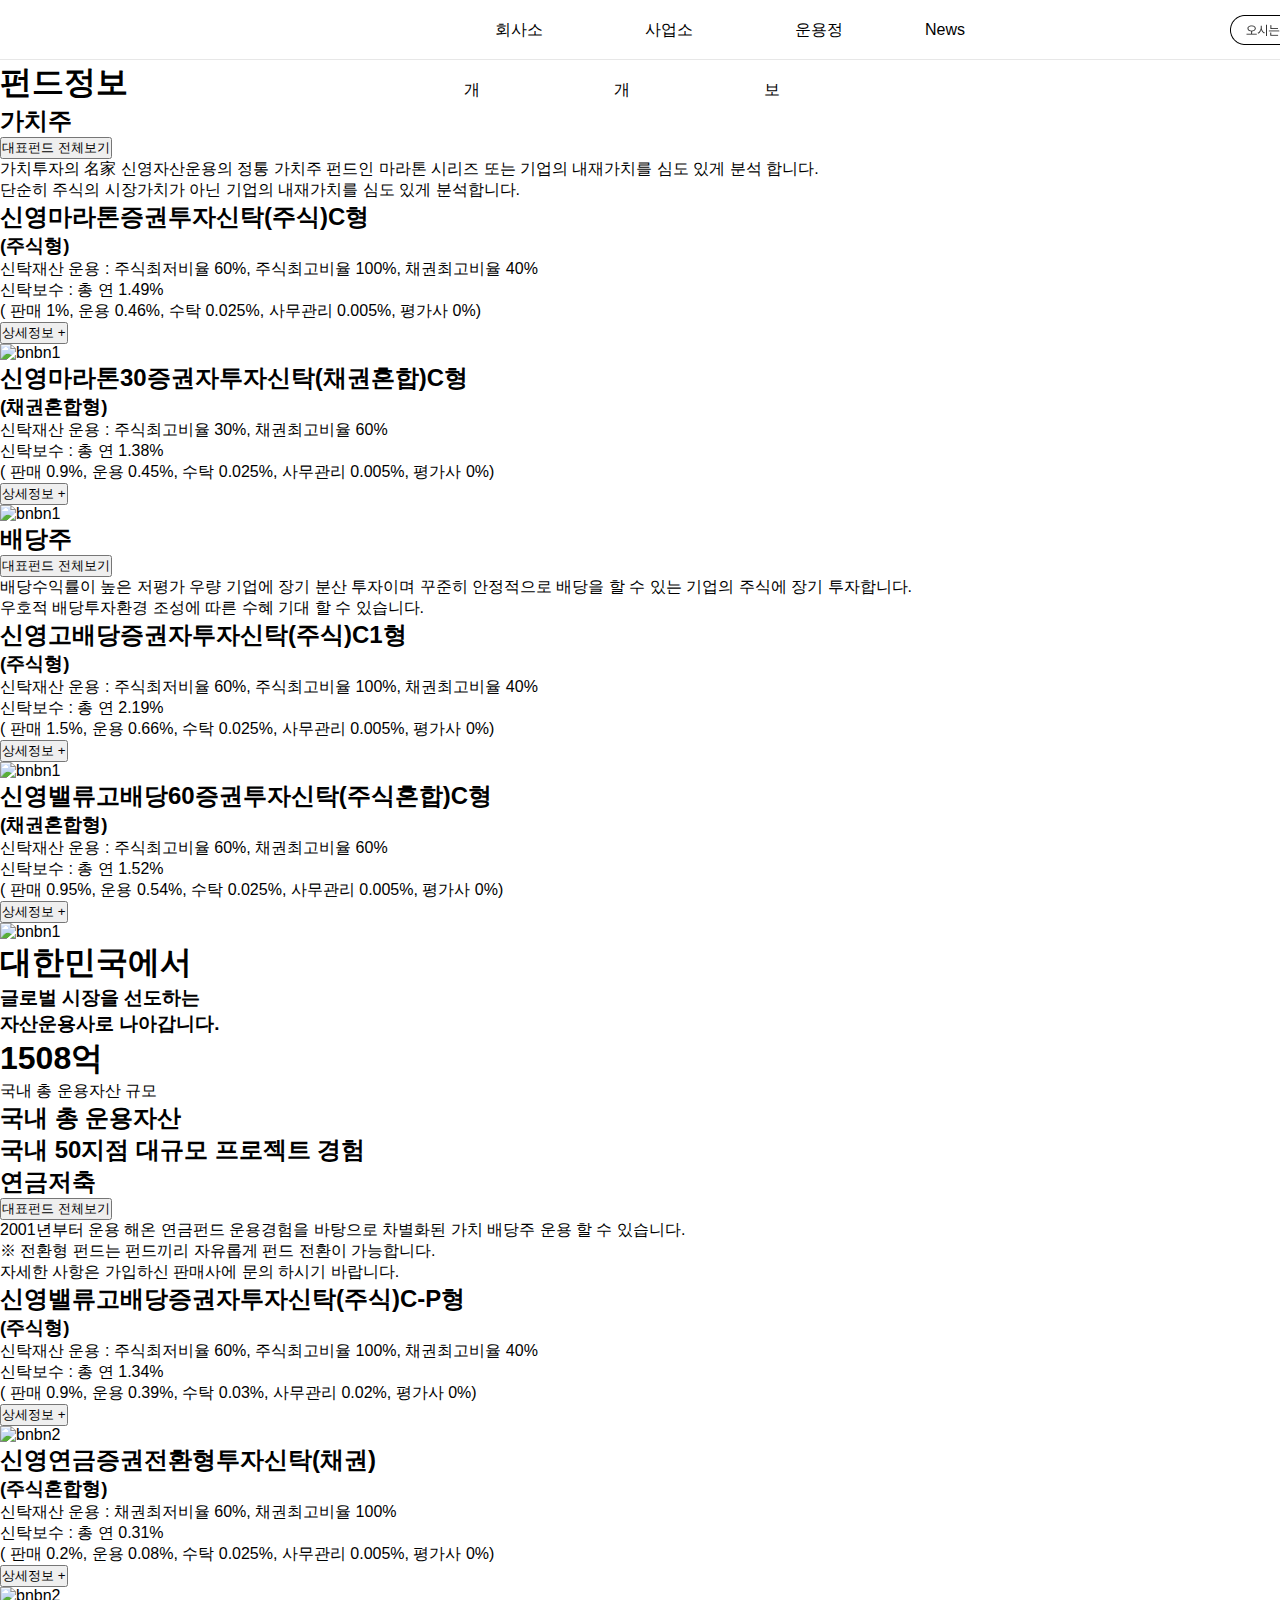
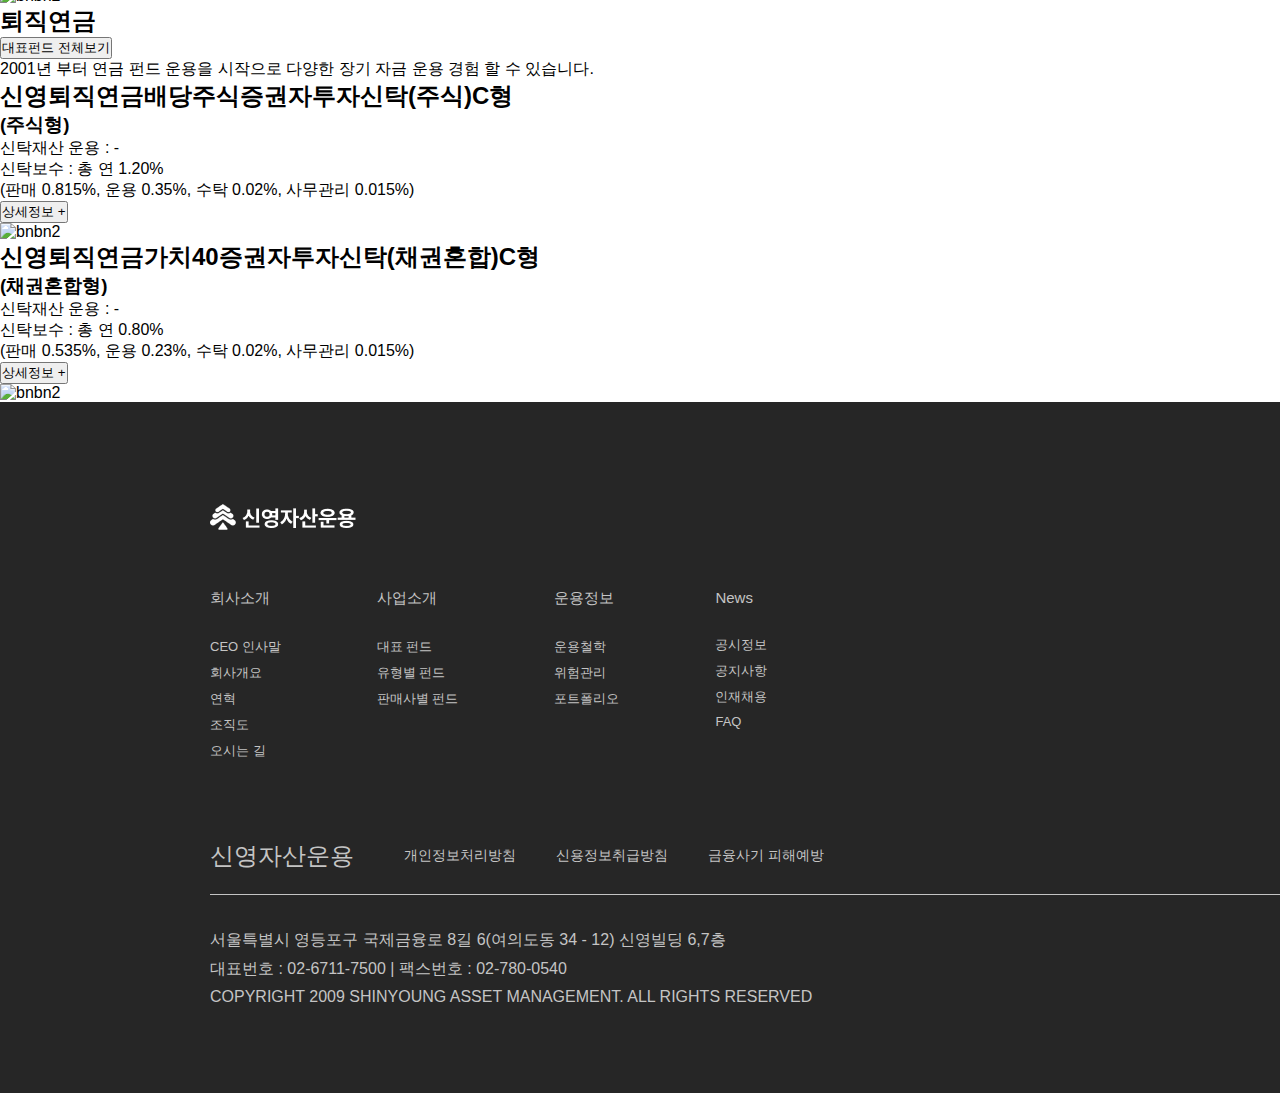
==== fund_pag.html @ ec0258ec "Add files via upload" ====
<!DOCTYPE html>
<html lang="en">

<head>
    <meta charset="UTF-8">
    <meta name="viewport" content="width=device-width, initial-scale=1.0">
    <title>Document</title>
    <script src="js/script.js" defer></script>
    <link rel="stylesheet" href="css/default.css">
    <link rel="stylesheet" href="css/fonts.css">
    <link rel="stylesheet" href="css/style.css">    
    <link rel="stylesheet" href="css/fund.css">
</head>

<body>
    <header>
        <div class="logo">
            <a href="index.html"><span class="blind">신영자산운용</span></a>
        </div>
        <nav>            
            <ul class="depth1">
                <li><a href="#">회사소개</a>
                    <div class="nav-bg"></div>
                    <ul class="depth2">
                        <li><a href="#">CEO 인사말</a></li>
                        <li><a href="#">회사개요</a></li>
                        <li><a href="#">연혁</a></li>
                        <li><a href="#">조직도</a></li>
                        <li><a href="map.html">오시는 길</a></li>
                    </ul>
                </li>
                <li><a href="#">사업소개</a>
                    <div class="nav-bg"></div>
                    <ul class="depth2">
                        <li><a href="fund_pag.html">대표 펀드</a></li>
                        <li><a href="#">유형별 펀드</a></li>
                        <li><a href="#">판매사별 펀드</a></li>
                    </ul>
                </li>
                <li><a href="#">운용정보</a>
                    <div class="nav-bg"></div>
                    <ul class="depth2">
                        <li><a href="Management_Philosophy.html">운용철학</a></li>
                        <li><a href="#">위험관리</a></li>
                        <li><a href="#">포트폴리오</a></li>
                    </ul>
                </li>
                <li><a href="#">News</a>
                    <div class="nav-bg"></div>
                    <ul class="depth2">
                        <li><a href="index.copy.html">공시정보</a></li>
                        <li><a href="index.copy-2.html">공지사항</a></li>
                        <li><a href="index.copy-3.html">인재채용</a></li>
                        <li><a href="index.copy faq.html">FAQ</a></li>
                    </ul>
                </li>
            </ul>        
        </nav>
        <div class="icon">
            <a href="map.html"><span class="blind">오시는길</span></a>
            <a href="#"><span class="blind">EN</span></a>
        </div>
    </header>
        <!-- <h1 class="header-font">asd</h1> -->
    <section>
        <div class="sub-banner">Fund Information</div>
        <div class="sub-nav">
            <div class="sub-nav-box">
                <a href="index.html">
                    <img class="home_icon" src="images/sub-nav/icon_home.png" alt="home icon">
                </a>
                <img class="next_icon" src="images/sub-nav/icon_next.png" alt="next icon">
                <a href="#">사업소개</a>
                <img class="next_icon" src="images/sub-nav/icon_next.png" alt="next icon">
                <a href="fund_pag.html">펀드정보</a>
            </div>
        </div>
    </section>
    <main id="Fund_page" class="container">
        <div class="title-name">
            <h3>Fund Information</h3>
            <h1>펀드정보</h1>
        </div>
        <div class="title-suv">
            <h2 class="title-sub">가치주</h2>
            <button class="btn"><a href="#">대표펀드 전체보기</a></button>
        </div>
        <div class="title-text">
            <p class="a">가치투자의 名家 신영자산운용의 정통 가치주 펀드인 마라톤 시리즈 또는 기업의 내재가치를 심도 있게 분석 합니다.</p>
            <p class="b">단순히 주식의 시장가치가 아닌 기업의 내재가치를 심도 있게 분석합니다.</p>
        </div>
        <div class="box1-container">
            <div class="box1">
                <h2>신영마라톤증권투자신탁(주식)C형</h2>
                <h3>(주식형)</h3>
                <p class="text-1">신탁재산 운용 : 주식최저비율 60%, 주식최고비율 100%, 채권최고비율 40%</p>
                <p class="text-2">신탁보수 : 총 연 1.49%</p>
                <p class="text-3">( 판매 1%, 운용 0.46%, 수탁 0.025%, 사무관리 0.005%, 평가사 0%)</p>
                <button class="btn-01"><a href="#">상세정보 +</a></button>
                <!-- <img src="images/main-banner/이미지.png" alt="absolute"> -->
            </div>
            <div>
                <img class="bnbn1" src="images/main-banner/이미지.png" alt="bnbn1">
            </div>
        </div>
        <!-- <div class="box1">
            <h2>신영마라톤증권투자신탁(주식)C형</h2>
            <h3>(주식형)</h3>
            <p class="text-1">신탁재산 운용 : 주식최저비율 60%, 주식최고비율 100%, 채권최고비율 40%</p>
            <p class="text-2">신탁보수 : 총 연 1.49%</p>
            <p class="text-3">( 판매 1%, 운용 0.46%, 수탁 0.025%, 사무관리 0.005%, 평가사 0%)</p>
            <button class="btn-01"><a href="#">상세정보 +</a></button>
            <img src="images/main-banner/이미지.png" alt="absolute">
        </div>
        <div>
            <img class="bnbn1" src="images/main-banner/이미지.png" alt="bnbn1">
        </div> -->
    <div class="box1-container">
        <div class="box2">
            <h2>신영마라톤30증권자투자신탁(채권혼합)C형</h2>
            <h3>(채권혼합형)</h3>
            <p class="text-1">신탁재산 운용 : 주식최고비율 30%, 채권최고비율 60%</p>
            <p class="text-2">신탁보수 : 총 연 1.38%</p>
            <p class="text-3">( 판매 0.9%, 운용 0.45%, 수탁 0.025%, 사무관리 0.005%, 평가사 0%)</p>
            <button class="btn-01"><a href="#">상세정보 +</a></button>
            <!-- <img src="images/main-banner/이미지.png" alt="absolute"> -->
        </div>
        <div>
            <img class="bnbn1" src="images/main-banner/이미지2.png" alt="bnbn1">
        </div>
    </div>

        <div id="bd" class="title-suv">
            <h2 class="title-sub">배당주</h2>
            <button class="btn"><a href="#">대표펀드 전체보기</a></button>
        </div>
        <div class="title-text">
            <p class="a">배당수익률이 높은 저평가 우량 기업에 장기 분산 투자이며 꾸준히 안정적으로 배당을 할 수 있는 기업의 주식에 장기 투자합니다.</p>
            <p class="b">우호적 배당투자환경 조성에 따른 수혜 기대 할 수 있습니다.</p>
        </div>
    <div class="box1-container">
        <div class="box1">
            <h2>신영고배당증권자투자신탁(주식)C1형</h2>
            <h3>(주식형)</h3>
            <p class="text-1">신탁재산 운용 : 주식최저비율 60%, 주식최고비율 100%, 채권최고비율 40%</p>
            <p class="text-2">신탁보수 : 총 연 2.19%</p>
            <p class="text-3">( 판매 1.5%, 운용 0.66%, 수탁 0.025%, 사무관리 0.005%, 평가사 0%)</p>
            <button class="btn-01"><a href="#">상세정보 +</a></button>
            <!-- <img src="images/main-banner/이미지.png" alt="absolute"> -->
        </div>
        <div>
            <img class="bnbn1" src="images/main-banner/이미지3.png" alt="bnbn1">
        </div>
    </div>
    <div class="box1-container">
        <div class="box2">
            <h2>신영밸류고배당60증권투자신탁(주식혼합)C형</h2>
            <h3>(채권혼합형)</h3>
            <p class="text-1">신탁재산 운용 : 주식최고비율 60%, 채권최고비율 60%</p>
            <p class="text-2">신탁보수 : 총 연 1.52%</p>
            <p class="text-3">( 판매 0.95%, 운용 0.54%, 수탁 0.025%, 사무관리 0.005%, 평가사 0%)</p>
            <button class="btn-01"><a href="#">상세정보 +</a></button>
            <!-- <img src="images/main-banner/이미지.png" alt="absolute"> -->
        </div>
        <div>
            <img class="bnbn1" src="images/main-banner/이미지4.png" alt="bnbn1">
        </div>
    </div>
    </main>
    
    <section id="Fund_subpage">
    
        <h1 class="first">대한민국에서</h1>
        <h3 class="tow">글로벌 시장을 선도하는 <br>
            자산운용사로 나아갑니다.
        </h3>
    
    <div class="qwe">
        <h1 class="asd">1508<span>억</span></h1>
        <span class="asd1">국내 총 운용자산 규모</span>
    </div>
        <h2 class="three">국내 총 운용자산<br>국내 50지점 대규모 프로젝트 경험</h2>
    </div>
    </section>

    <!-- <sub id="Fund_page" class="containersub">
        <div class="title-name">
            <h3>Fund Information</h3>
            <h1>펀드정보</h1>
        </div>
        <div class="title-suv2">
            <h2 class="title-sub">연금저축</h2>
            <button class="btn"><a href="#">대표펀드 전체보기</a></button>
        </div>
        <div class="title-text">
            <p class="a">2001년부터 운용 해온 연금펀드 운용경험을 바탕으로 차별화된 가치 배당주 운용 할 수 있습니다.</p>
            <p class="ab">※ 전환형 펀드는 펀드끼리 자유롭게 펀드 전환이 가능합니다.</p>
            <p class="c">자세한 사항은 가입하신 판매사에 문의 하시기 바랍니다.</p>
        </div>
    </sub> -->
    <section id="Fund_page" class="containersub">
        <div class="title-suv2">
            <h2 class="title-sub">연금저축</h2>
            <button class="btn"><a href="#">대표펀드 전체보기</a></button>
        </div>
        <div class="title-text">
            <p class="a">2001년부터 운용 해온 연금펀드 운용경험을 바탕으로 차별화된 가치 배당주 운용 할 수 있습니다.</p>
            <p class="ab">※ 전환형 펀드는 펀드끼리 자유롭게 펀드 전환이 가능합니다.</p>
            <p class="c">자세한 사항은 가입하신 판매사에 문의 하시기 바랍니다.</p>
        </div>
<div class="allways">
    <div class="box1-container2">
        <div class="box3">
            <h2>신영밸류고배당증권자투자신탁(주식)C-P형</h2>
            <h3>(주식형)</h3>
            <p class="text-1">신탁재산 운용 : 주식최저비율 60%, 주식최고비율 100%, 채권최고비율 40%</p>
            <p class="text-2">신탁보수 : 총 연 1.34%</p>
            <p class="text-3">( 판매 0.9%, 운용 0.39%, 수탁 0.03%, 사무관리 0.02%, 평가사 0%)</p>
            <button class="btn-02"><a href="#">상세정보 +</a></button>
        </div>
        <div>
            <img class="bnbn2" src="images/main-banner/이미지5.png" alt="bnbn2">
        </div>
    </div>
    <div class="box1-container2">
        <div class="box4"> 
            <h2>신영연금증권전환형투자신탁(채권)</h2>
            <h3>(주식혼합형)</h3>
            <p class="text-1">신탁재산 운용 : 채권최저비율 60%, 채권최고비율 100%</p>
            <p class="text-2">신탁보수 : 총 연 0.31%</p>
            <p class="text-3">( 판매 0.2%, 운용 0.08%, 수탁 0.025%, 사무관리 0.005%, 평가사 0%)</p>
            <button class="btn-02"><a href="#">상세정보 +</a></button>
        </div>
        <div>
            <img class="bnbn3" src="images/main-banner/이미지6.png" alt="bnbn2">
        </div>
    </div>
</div>
    </section>
    <section id="Fund_page" class="containersub">
        <div class="title-suv2">
            <h2 class="title-sub">퇴직연금</h2>
            <button class="btn"><a href="#">대표펀드 전체보기</a></button>
        </div>
        <div class="title-text">
            <p class="abc">2001년 부터 연금 펀드 운용을 시작으로 다양한 장기 자금 운용 경험 할 수 있습니다.</p>
            <!-- <p class="ab">※ 전환형 펀드는 펀드끼리 자유롭게 펀드 전환이 가능합니다.</p>
            <p class="c">자세한 사항은 가입하신 판매사에 문의 하시기 바랍니다.</p> -->
        </div>
<div class="allways2">
    <div class="box1-container2">
        <div class="box3">
            <h2>신영퇴직연금배당주식증권자투자신탁(주식)C형</h2>
            <h3>(주식형)</h3>
            <p class="text-1">신탁재산 운용 : -</p>
            <p class="text-2">신탁보수 : 총 연 1.20%</p>
            <p class="text-3">(판매 0.815%, 운용 0.35%, 수탁 0.02%, 사무관리 0.015%)</p>
            <button class="btn-02"><a href="#">상세정보 +</a></button>
        </div>
        <div>
            <img class="bnbn2" src="images/main-banner/이미지7.png" alt="bnbn2">
        </div>
    </div>
    <div class="box1-container2">
        <div class="box4">
            <h2>신영퇴직연금가치40증권자투자신탁(채권혼합)C형</h2>
            <h3>(채권혼합형)</h3>
            <p class="text-1">신탁재산 운용 : -</p>
            <p class="text-2">신탁보수 : 총 연 0.80%</p>
            <p class="text-3">(판매 0.535%, 운용 0.23%, 수탁 0.02%, 사무관리 0.015%)</p>
            <button class="btn-02"><a href="#">상세정보 +</a></button>
        </div>
        <div>
            <img class="bnbn3" src="images/main-banner/이미지8.png" alt="bnbn2">
        </div>
    </div>
</div>
    </section>


    <footer>
        <h1><img src="images/header/logo2.png" alt="신영자산운용"></h1>
        <ul class="depth1">
            <li><a href="#">회사소개</a>
                <ul class="depth2">
                    <li><a href="#">CEO 인사말</a></li>
                    <li><a href="#">회사개요</a></li>
                    <li><a href="#">연혁</a></li>
                    <li><a href="#">조직도</a></li>
                    <li><a href="map.html">오시는 길</a></li>
                </ul>
            </li>
            <li><a href="#">사업소개</a>
                <ul class="depth2">
                    <li><a href="fund_pag.html">대표 펀드</a></li>
                    <li><a href="#">유형별 펀드</a></li>
                    <li><a href="#">판매사별 펀드</a></li>
                </ul>
            </li>
            <li><a href="#">운용정보</a>
                <ul class="depth2">
                    <li><a href="Management_Philosophy.html">운용철학</a></li>
                    <li><a href="#">위험관리</a></li>
                    <li><a href="#">포트폴리오</a></li>
                </ul>
            </li>
            <li><a href="#">News</a>
                <ul class="depth2">
                    <li><a href="index.copy.html">공시정보</a></li>
                    <li><a href="index.copy-2.html">공지사항</a></li>
                    <li><a href="index.copy-3.html">인재채용</a></li>
                    <li><a href="index.copy faq.html">FAQ</a></li>
                </ul>
            </li>
        </ul>
        <div class="clause">
            <div>
                <a href="index.html">신영자산운용</a>
                <p>개인정보처리방침</p>
                <p>신용정보취급방침</p>
                <p>금융사기 피해예방</p>
            </div>
            <div class="language">
                <p>Language</p>
                <img src="images/header/한국어.png" alt="Language">
            </div>
        </div>
        <div class="address">
            <p>서울특별시 영등포구 국제금융로 8길 6(여의도동 34 - 12) 신영빌딩 6,7층</p>
            <p>대표번호 : 02-6711-7500 | 팩스번호 : 02-780-0540</p>
            <p>COPYRIGHT 2009 SHINYOUNG ASSET MANAGEMENT. ALL RIGHTS RESERVED</p>
        </div>
    </footer> 
</body>
 
</html>
---- css/default.css ----
* {
    margin: 0;
    padding: 0;
    box-sizing: border-box;
    text-decoration: none;
    list-style: none;
}
body {
    font-family: "pretendard", 'Noto Sans KR', sans-serif;
    color: black;
}

a {
    color: inherit;
}
.blind {
    display: none;
}
---- css/fonts.css ----
@font-face {
    font-family: "pretendard";
    src: url(../fonts/Pretendard-Regular.woff) format(truetyoe);
}
@font-face {
    font-family: "pretendard-Medium";
    src: url(../fonts/Pretendard-Medium.woff) format(truetyoe);
}
@font-face {
    font-family: "pretendard-SemiBold";
    src: url(../fonts/Pretendard-SemiBold.woff) format(truetyoe);
}
@font-face {
    font-family: "pretendard-Bold";
    src: url(../fonts/Pretendard-Bold.woff) format(truetyoe);
}
---- css/style.css ----
header {
    width: 100%;
    height: 60px;
    color: white;
    background-color: rgba(0, 0, 0, 0.2);
    display: flex;
    justify-content: space-between;
    align-items: center;
    padding: 0 210px;
    position: absolute;
}

header:hover {
    background-color: white;
    border-bottom: 1px solid #e7e7e7;
}

header:hover a {
    color: #000
}

header:hover .logo h1 {
    background-image: url(../images/header/logo.png);
}

header a {
    color: white;
}

header nav {
    display: flex;
    justify-content: space-between;
    margin: 0 210px;
    line-height: 60px;
}

header .logo h1 {
    background-image: url(../images/header/logo2.png);
    background-repeat: no-repeat;
    background-position: center;
    width: 154px;
    height: 32px;
}

header nav .logo img {
    vertical-align: -10px;
}

header nav .depth1 {
    display: flex;
    height: 60px;
}

header nav .depth1 li {
    width: 150px;
    text-align: center;
}

header nav .depth1 li a {
    padding: 20.5px 47px;
}

header nav .depth1>li:hover {
    border-bottom: 2px solid #0AB481;
}

header nav .depth1 li .depth2 {
    position: absolute;
    top: 60px;
    z-index: 10;
    display: none;
}

header nav .depth1>li.show .depth2 {
    display: block;
}

/* header nav .depth1>li:hover~li .depth2 {
    display: block;
} */
header nav .depth1>li:hover .nav-bg {
    display: block;
}

header nav .depth1 li .depth2 {
    height: 180px;
    background-color: white;
}

header nav .depth1 li .depth2 li {
    line-height: 2em;
}

header nav .depth1 li .depth2 li a:hover {
    color: #0AB481;
}

header nav .depth1 li .depth2 li a {
    text-align: center;
    padding: 8px 31.5px;
    color: #000;
}

header nav .depth1 li .depth2 li:first-child {
    padding-top: 15px;
}

header nav .nav-bg {
    width: 100vw;
    height: 200px;
    background-color: white;
    position: absolute;
    top: 60px;
    left: 0;
    display: none;
}

header .icon {
    display: flex;
    align-items: center;
    gap: 15px;
}

header .icon a:nth-child(1) {
    background-image: url(../images/header/오시는길2.png);
    background-repeat: no-repeat;
    background-position: center;
    width: 86px;
    height: 30px;
}

header:hover .icon a:nth-child(1) {
    background-image: url(../images/header/오시는길.png);
    background-repeat: no-repeat;
    background-position: center;
    width: 86px;
    height: 30px;
}

header .icon a:nth-child(2) {
    background-image: url(../images/header/EN2.png);
    background-repeat: no-repeat;
    background-position: center;
    width: 43px;
    height: 16px;
}

header:hover .icon a:nth-child(2) {
    background-image: url(../images/header/EN.png);
    background-repeat: no-repeat;
    background-position: center;
    width: 43px;
    height: 16px;
}

footer {
    width: 100vw;
    height: 691px;
    background-color: #262626;
    padding: 100px 210px 125px;
    color: #C4C4C4;
}

footer a {
    color: #C4C4C4;
}

footer .depth1 {
    font-size: 15px;
    padding-top: 50px;
    display: flex;
}

footer .depth1 .depth2 {
    font-size: 13px;
    padding-top: 30px;
    padding-right: 96px;
}

footer .depth1 .depth2 li {
    padding-bottom: 8px;
}

footer p {
    color: #C4C4C4;
}

footer .clause {
    margin-top: 50px;
    display: flex;
    justify-content: space-between;
    width: 1500px;
    height: 77px;
    margin-bottom: 24px;
    border-bottom: 1px solid #C4C4C4;
}

footer .clause div {
    display: flex;
    align-items: center;
}

footer .clause a {
    padding-right: 50px;
    font-size: 24px;
}

footer .clause div>p {
    padding-right: 40px;
    font-size: 14px;
}

footer .clause .language>p {
    padding-right: 22px;
}

footer .address p:first-child {
    margin-top: 35px;
}

footer .address p {
    padding-bottom: 8px;
}
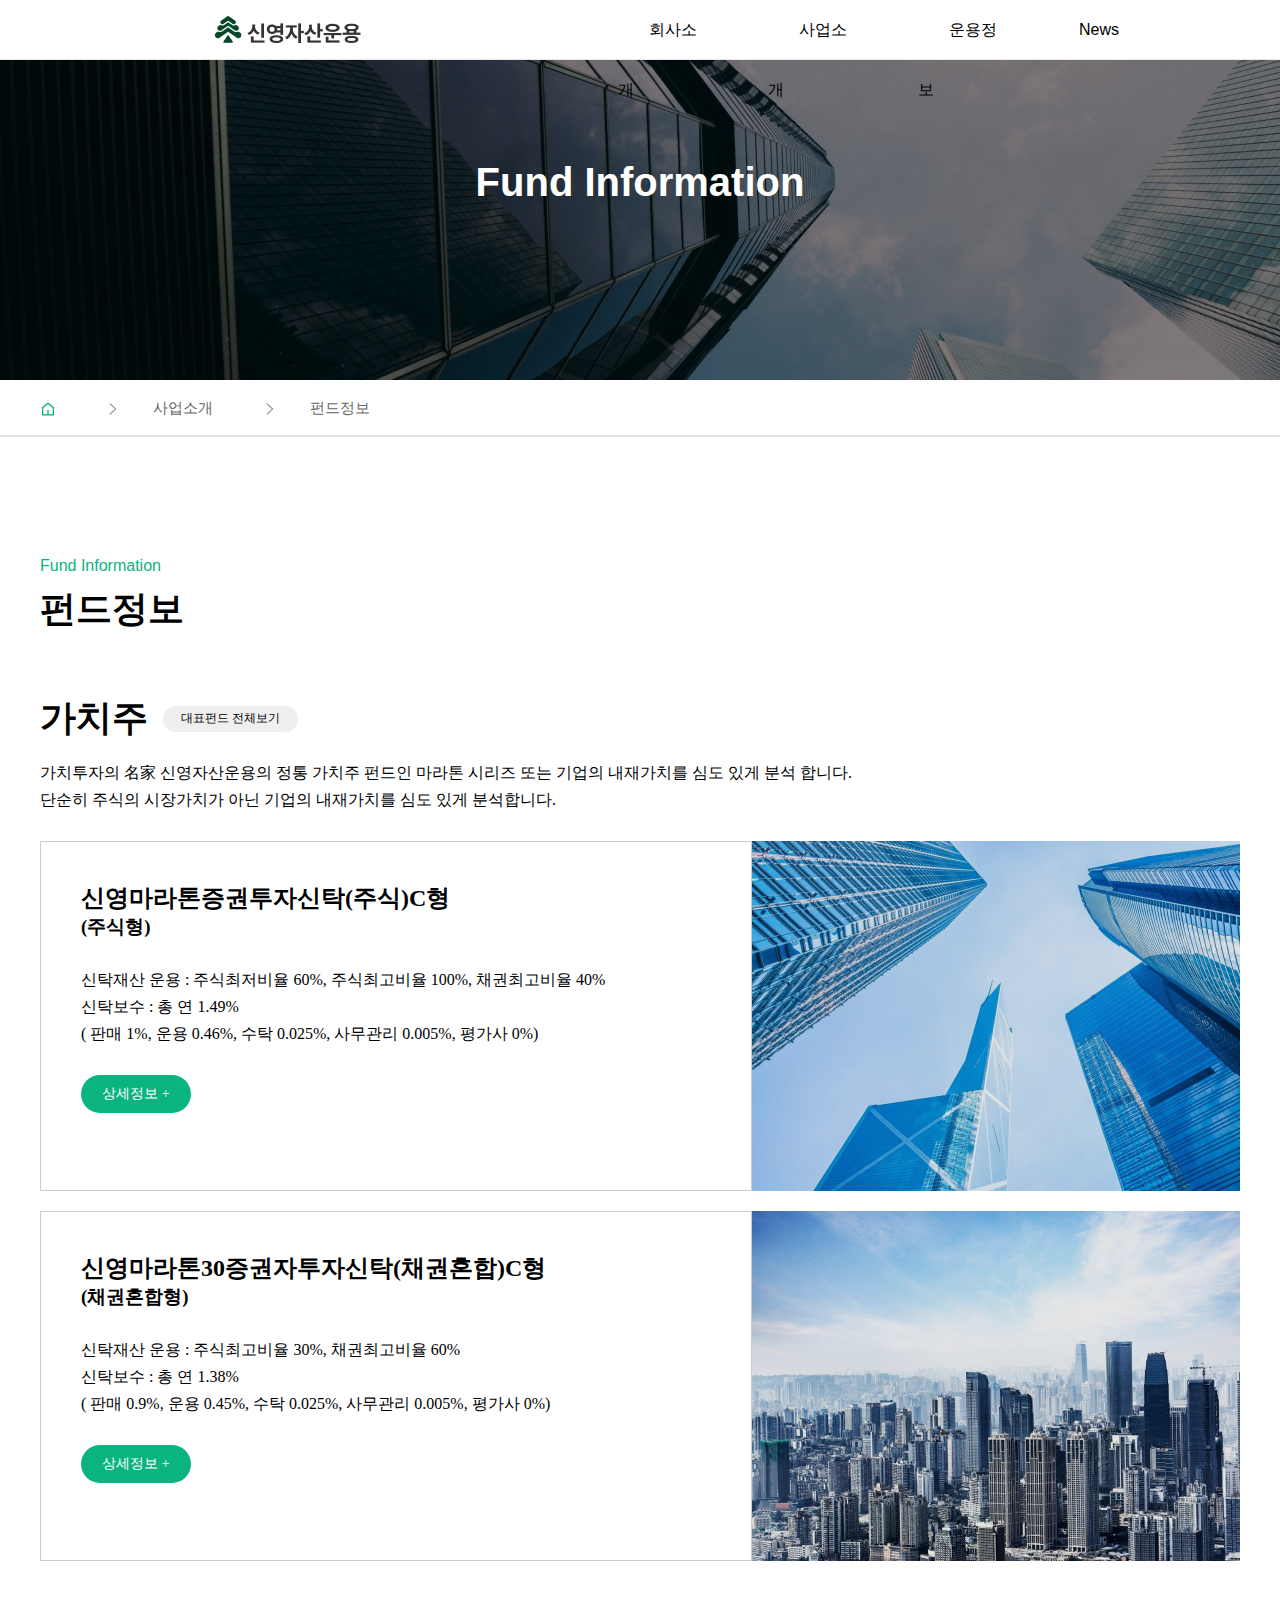
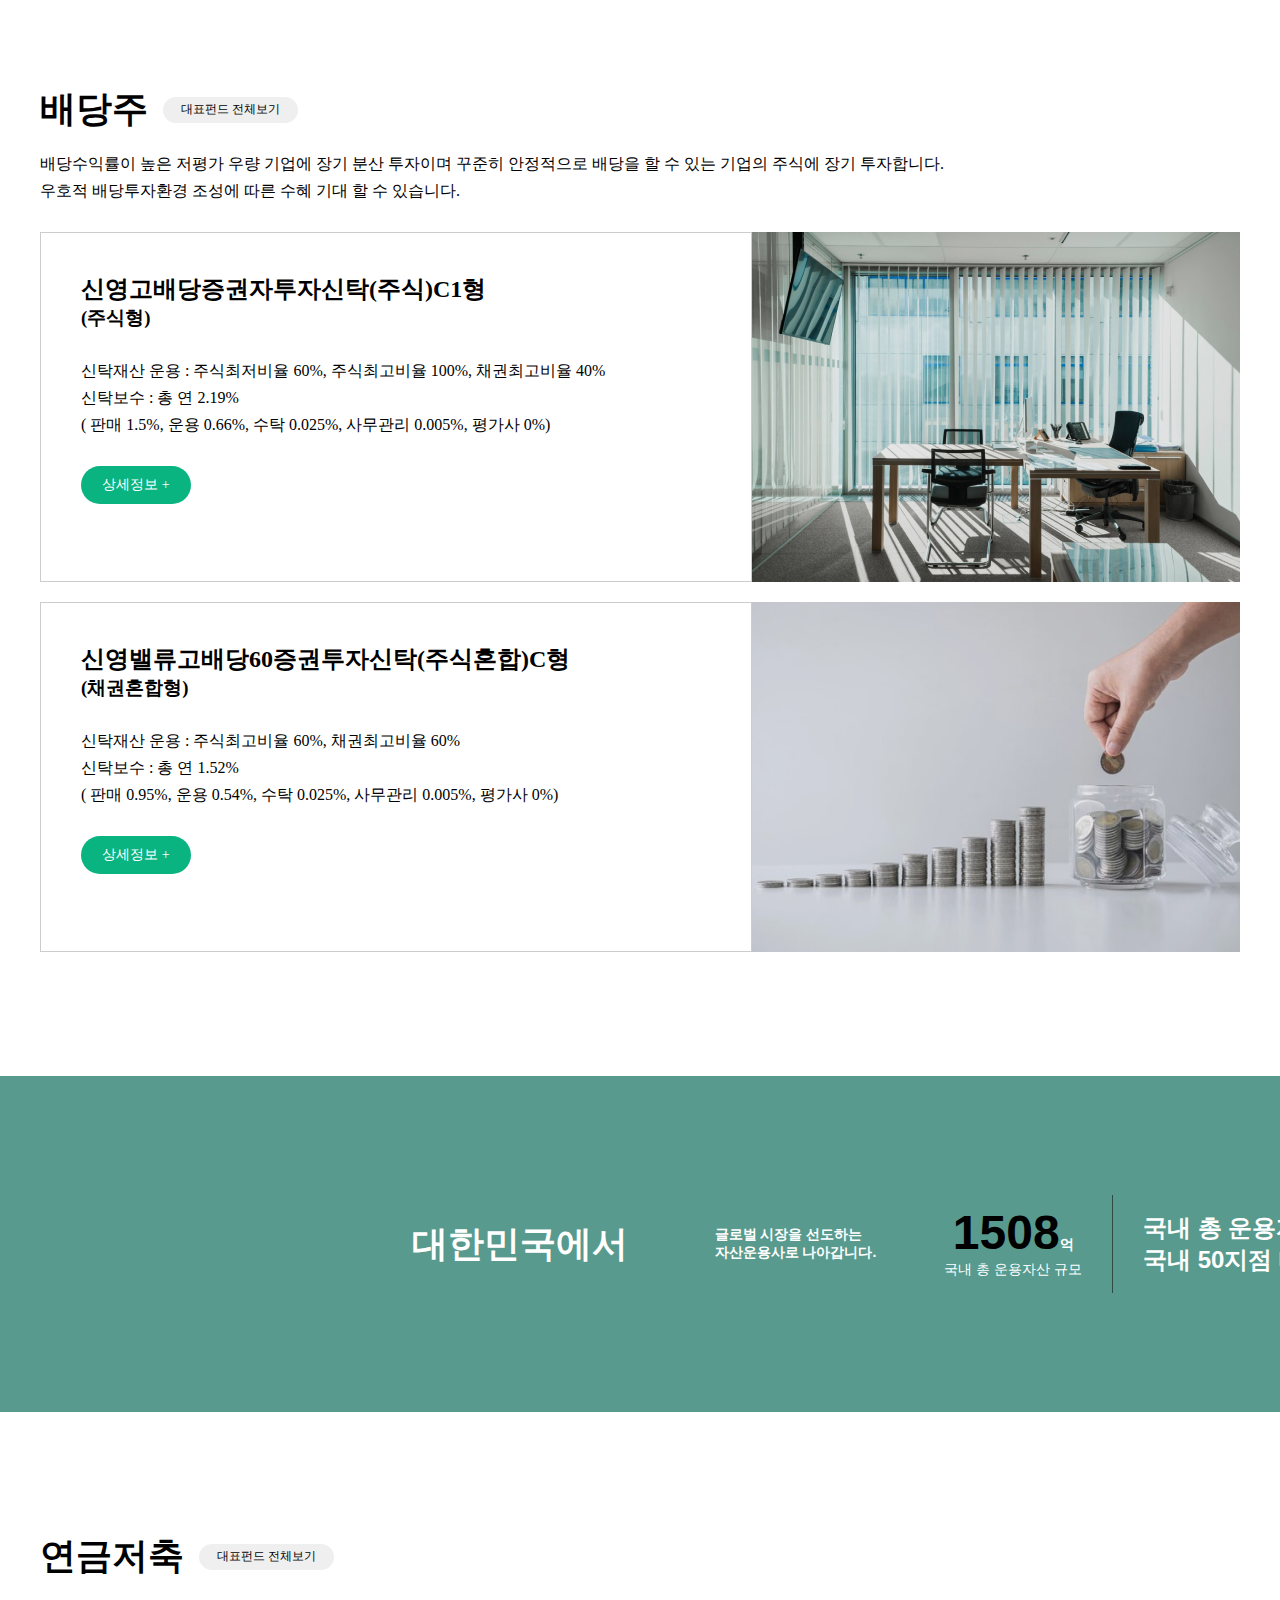
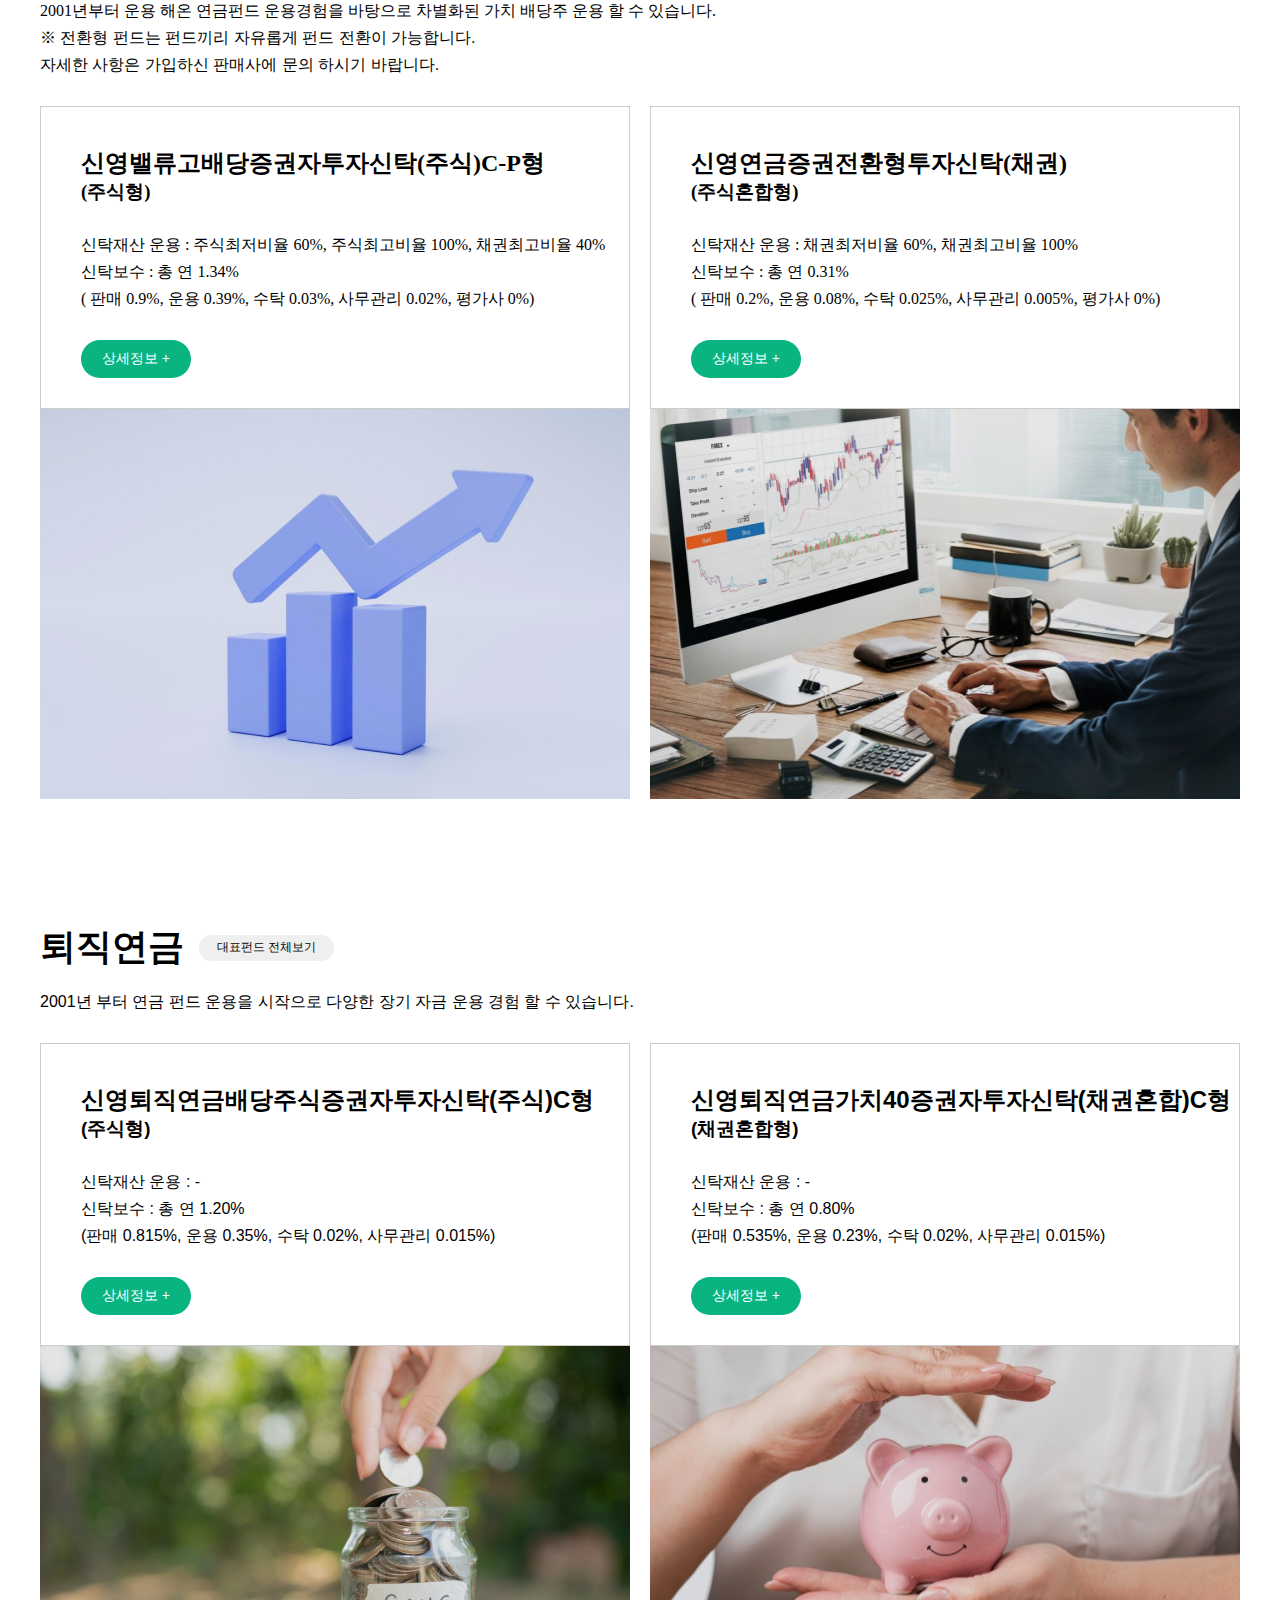
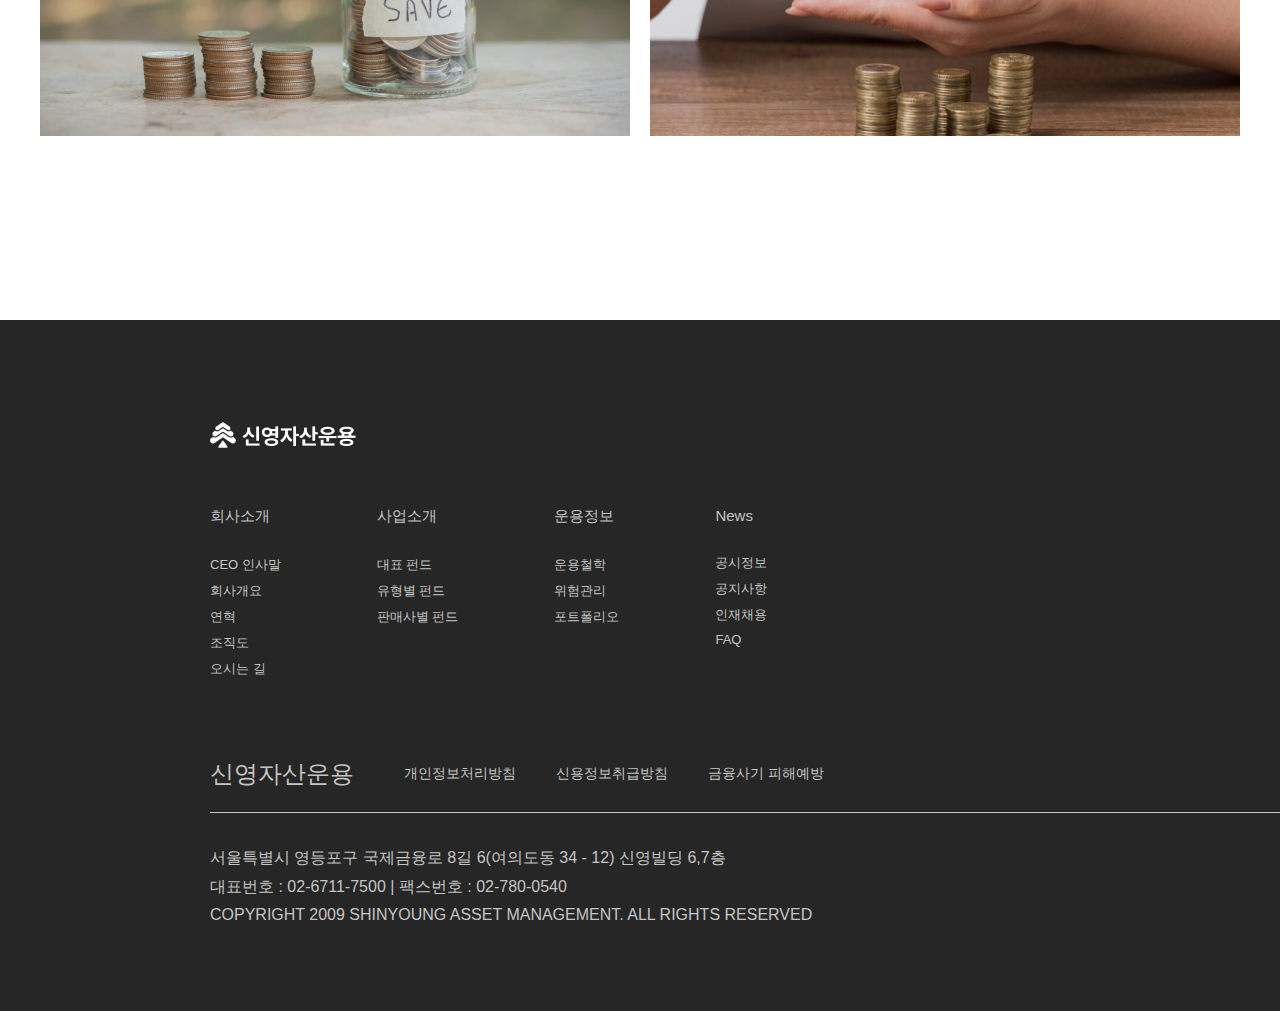
==== commit 799f78c6: "Add files via upload" ====
--- a/fund_pag.html
+++ b/fund_pag.html
@@ -58,7 +58,10 @@
         </nav>
         <div class="icon">
             <a href="map.html"><span class="blind">오시는길</span></a>
-            <a href="#"><span class="blind">EN</span></a>
+            <select name="" id="rmsduddlgud1">
+                <option value="1">EN</option>
+                <option value="2">한국어</option>
+            </select>
         </div>
     </header>
         <!-- <h1 class="header-font">asd</h1> -->
@@ -322,7 +325,10 @@
             </div>
             <div class="language">
                 <p>Language</p>
-                <img src="images/header/한국어.png" alt="Language">
+                <select name="" id="rmsduddlgud2">
+                    <option value="1">한국어</option>
+                    <option value="2">EN</option>
+                </select>
             </div>
         </div>
         <div class="address">
--- a/css/style.css
+++ b/css/style.css
@@ -8,6 +8,7 @@
     align-items: center;
     padding: 0 210px;
     position: absolute;
+    z-index: 50;
 }
 
 header:hover {
@@ -19,7 +20,8 @@
     color: #000
 }
 
-header:hover .logo h1 {
+header:hover .logo a {
+    display: block;
     background-image: url(../images/header/logo.png);
 }
 
@@ -34,7 +36,8 @@
     line-height: 60px;
 }
 
-header .logo h1 {
+header .logo a {
+    display: block;
     background-image: url(../images/header/logo2.png);
     background-repeat: no-repeat;
     background-position: center;
@@ -118,15 +121,19 @@
 header .icon {
     display: flex;
     align-items: center;
-    gap: 15px;
-}
+    /* gap: 10px; */
+}
+
+
 
 header .icon a:nth-child(1) {
     background-image: url(../images/header/오시는길2.png);
     background-repeat: no-repeat;
     background-position: center;
+    margin-right: 15px;
     width: 86px;
     height: 30px;
+
 }
 
 header:hover .icon a:nth-child(1) {
@@ -144,6 +151,43 @@
     width: 43px;
     height: 16px;
 }
+/* 재관 */
+#rmsduddlgud1 {
+    -moz-appearance: none;
+    -webkit-appearance: none;
+    appearance: none;
+
+    font-family: "Noto Sansf KR", sans-serif;
+    font-size: 14px;
+    font-weight: 400;
+    /* line-height: 20px; */
+
+    color: #fff;
+    /* background-color: #fff; */
+
+    background-color: transparent;
+    border: none;
+    /* text-align: center; */
+    margin-bottom: 5px;
+    /* vertical-align: top; */
+    cursor: pointer;
+}
+
+header:hover .icon #rmsduddlgud1 {
+    color: #000;
+}
+
+
+
+
+select:focus {
+    /* border-color: #aaa; */
+    /* box-shadow: 0 0 1px 3px rgba(59, 153, 252, .7); */
+    box-shadow: 0 0 0 3px -moz-mac-focusring;
+    color: #0AB481;
+    outline: none;
+  }
+/* 11111111111111111111 */
 
 header:hover .icon a:nth-child(2) {
     background-image: url(../images/header/EN.png);
@@ -152,6 +196,12 @@
     width: 43px;
     height: 16px;
 }
+
+.tndussnsk {
+    width: 10px;
+    margin-right: 50px;
+}
+
 
 footer {
     width: 100vw;
@@ -213,6 +263,32 @@
 footer .clause .language>p {
     padding-right: 22px;
 }
+/* 푸터 재관 */
+#rmsduddlgud2 {
+    /* -moz-appearance: none;
+    -webkit-appearance: none;
+    appearance: none; */
+
+
+    font-family: "Noto Sansf KR", sans-serif;
+    font-size: 14px;
+    font-weight: 400;
+    /* line-height: 20px; */
+
+    color: #818181;
+    /* background-color: #fff; */
+
+    background-color: #F1F1F1;
+    border: none;
+    /* text-align: center; */
+    
+    margin-bottom: 5px;
+    /* vertical-align: top; */
+    /* border: 1px solid red; */
+    padding: 11px 55px 10px 15px ;
+    cursor: pointer;
+}
+/* 재관 111111111111111111111111111111111111111111111 */
 
 footer .address p:first-child {
     margin-top: 35px;
--- a/css/fund.css
+++ b/css/fund.css
@@ -0,0 +1,554 @@
+section .sub-banner {
+    width: 100%;
+    height: 380px;
+    background-image: url(../images/main-banner/bn\ 1.png);
+    background-repeat: no-repeat;
+    background-size: cover;
+    color: white;
+    font-family: "pretendard-SemiBold", 'Noto Sans KR', sans-serif;
+    font-weight: 600;
+}
+section .sub-nav {
+    height: 57px;
+    border-bottom: 2px solid rgba(0, 0, 0, 0.1);
+}
+
+.sub-nav-box {
+    width: 1200px;
+    margin: 0 auto;
+    position: relative;
+    padding: 19px 0;
+}
+
+.sub-nav-box a {
+    color: #666;
+    font-size: 15px;
+    font-family: "Pretendard Medium", "Noto Sans KR", sans-serif;
+}
+
+.home_icon {
+    width: 16px;
+    vertical-align: middle;
+}
+
+.next_icon {
+    width: 12px;
+    margin-left: 46px;
+    margin-right: 30px;
+    vertical-align: middle;
+}
+
+.container {
+    width: 1200px;
+    margin: 0 auto;
+}
+
+/* .container2 {
+    width: 1200px;
+    margin: 0 auto;
+} */
+
+.sub-banner {
+    padding-top: 160px;
+    /* display: block; */
+    font-size: 40px;
+    text-align: center;
+    font-family: "pretendard-SemiBold", 'Noto Sans KR', "sans-serif";
+    
+}
+
+#Fund_page .title-name {
+    padding-top: 120px;
+    padding-bottom: 60px;
+}
+
+#Fund_page .title-name h3 {
+    font-size: 16px;
+    padding-bottom: 10px;
+    color: #0AB481;
+    font-weight: 400;
+}
+
+#Fund_page .title-name h1 {
+    font-size: 36px;
+    font-family: "pretendard-SemiBold", 'Noto Sans KR', "sans-serif";
+}
+
+#fund_page .title-sub {
+    font-size: 36px;
+    font-family: "pretendard-regular", 'Noto Sans KR', "sans-serif";
+}
+
+#Fund_page .title-suv {
+    display: flex;
+    padding-bottom: 20px;
+    align-items: center;
+    /* justify-content: space-between; */
+}
+
+#Fund_page .title-suv .btn {
+    font-size: 12px;
+    width: 135px;
+    height: 26px;
+    border-radius: 20px;
+    border: none;
+    margin-left: 15px;
+    font-family: "pretendard-regular", 'Noto Sans KR', "sans-serif";
+
+    
+}
+
+#Fund_page .title-suv h2 {
+    font-size: 36px;
+}
+
+#Fund_page .title-text .a {
+    margin-bottom: 6px;
+    font-family: "pretendard-regular", 'Noto Sans KR', "sans-serif";
+}
+
+#Fund_page .title-text .b {
+    margin-bottom: 30px;
+    font-family: "pretendard-regular", 'Noto Sans KR', "sans-serif";
+}
+
+
+
+.box1-container {
+    display: flex;
+}
+.box1 {
+    /* position: relative; */
+    /* background-image: url(../images/main-banner/이미지.png);
+    background-repeat: no-repeat;
+    background-size: 488px; */
+    
+    background-position: right;
+
+    /* box-sizing: border-box; */
+    width: 712px;
+    height: 350px;
+    border: 0.5px solid rgba(0, 0, 0, 0.2);
+    margin-bottom: 20px;
+    font-family: "pretendard-regular", 'Noto Sans KR', "sans-serif";
+    
+    
+}
+
+.box1 h2 {
+    font-size: 24px;
+    margin-top: 40px;
+    margin-left: 40px;
+}
+
+.box1 h3 {
+    margin-left: 40px;
+    padding-bottom: 30px;
+}
+
+.box1 .text-1 {
+    margin-left: 40px;
+    padding-bottom: 6px;
+}
+.box1 .text-2 {
+    margin-left: 40px;
+    padding-bottom: 6px;
+}
+.box1 .text-3 {
+    margin-left: 40px;
+    padding-bottom: 30px;
+}
+
+.box1 .btn-01 {
+    margin-left: 40px;
+    font-size: 14px;
+    width: 110px;
+    height: 38px;
+    color: #fff;
+    border: none;
+    background-color: #0AB481;
+    border-radius: 20px;
+    font-family: "pretendard-SemiBold", 'Noto Sans KR', "sans-serif";
+}
+
+.box1 {
+    /* position: relative; */
+    /* background-image: url(../images/main-banner/이미지.png);
+    background-repeat: no-repeat;
+    background-size: 488px; */
+    
+    background-position: right;
+
+    /* box-sizing: border-box; */
+    width: 712px;
+    height: 350px;
+    border: 0.5px solid rgba(0, 0, 0, 0.2);
+    
+    
+    
+}
+
+
+
+
+.box2 h2 {
+    font-size: 24px;
+    margin-top: 40px;
+    margin-left: 40px;
+}
+
+.box2 h3 {
+    margin-left: 40px;
+    padding-bottom: 30px;
+}
+
+.box2 .text-1 {
+    margin-left: 40px;
+    padding-bottom: 6px;
+}
+.box2 .text-2 {
+    margin-left: 40px;
+    padding-bottom: 6px;
+}
+.box2 .text-3 {
+    margin-left: 40px;
+    padding-bottom: 30px;
+}
+
+.box2 .btn-01 {
+    margin-left: 40px;
+    font-size: 14px;
+    width: 110px;
+    height: 38px;
+    color: #fff;
+    border: none;
+    background-color: #0AB481;
+    border-radius: 20px;
+    font-family: "pretendard-SemiBold", 'Noto Sans KR', "sans-serif";
+    
+}
+
+.box2 {
+    /* position: relative; */
+    /* background-image: url(../images/main-banner/이미지.png);
+    background-repeat: no-repeat;
+    background-size: 488px; */
+    
+    background-position: right;
+
+    /* box-sizing: border-box; */
+    width: 712px;
+    height: 350px;
+    border: 0.5px solid rgba(0, 0, 0, 0.2);
+    /* margin-top: -336px; */
+    /* margin-bottom: 120px; */
+    font-family: "pretendard-regular", 'Noto Sans KR', "sans-serif";
+    
+}
+
+#bd {
+    margin-top: 120px;
+}
+
+main section {
+    
+    width: 1920px;
+    height: 336px;
+    background-color: #0AB481;
+    /* background-size: cover; */
+}
+
+#Fund_subpage {
+    /* margin-top: -360px; */
+    width: 1920px;
+    height: 336px;
+    background-color: #589A8D;
+    margin-top: 120px;
+    /* padding-top: 143px; */
+    display: flex;
+    color: #fff;
+    align-items: center;
+    /* text-align: center; */
+    justify-content: center;
+    /* align-items: center; */
+    /* padding-left: 360px;
+    padding-right: 360px; */
+    margin-bottom: 120px;
+    
+    
+}
+
+#Fund_subpage .first {
+    margin-right: 87px;
+    font-size: 36px;
+    font-family: "pretendard-SemiBold", 'Noto Sans KR', sans-serif;
+}
+#Fund_subpage .tow {
+    margin-right: 68px;
+    font-size: 14px;
+    font-family: "pretendard-SemiBold", 'Noto Sans KR', sans-serif;
+}
+
+
+
+#Fund_subpage .qwe {
+    border-right: 1px solid rgba(0, 0, 0, 0.5);
+    height: 97.5px;
+    padding-right: 30px;
+    padding-top: 10px;
+    margin-right: 30px;
+    /* display: flex;
+    flex-direction: column; */
+    text-align: center;
+    font-family: "pretendard-SemiBold", 'Noto Sans KR', sans-serif;
+    
+}
+
+#Fund_subpage .asd1 {
+    font-size: 14px;
+    /* align-items: center; */
+    /* text-align: center; */
+    
+}
+
+.asd {
+    /* display: flex; */
+    font-size: 48px;
+    color: #000;
+}
+.asd span {
+    font-size: 14px;
+    color: white;
+}
+/* .asd h2 {
+    font-size: 14px;
+} */
+
+.three {
+    font-size: 24px;
+    font-family: "pretendard-SemiBold", 'Noto Sans KR', sans-serif;
+}
+
+
+/* .container2 {
+    width: 1200px;
+    margin: 0 auto;
+} */
+.containersub {
+    width: 1200px;
+    margin: 0 auto;
+}
+
+
+#Fund_page .title-suv2 h2 {
+    font-size: 36px;
+}
+
+
+
+#Fund_page .title-suv2 {
+    display: flex;
+    padding-bottom: 20px;
+    align-items: center;
+    /* justify-content: space-between; */
+    font-family: "pretendard-regular", 'Noto Sans KR', "sans-serif";
+
+}
+
+#Fund_page .title-suv2 .btn2 {
+    font-size: 12px;
+    width: 135px;
+    height: 26px;
+    border-radius: 20px;
+    border: none;
+    margin-left: 15px;
+    /* margin-bottom: 30px; */
+    font-family: "pretendard-SemiBold", 'Noto Sans KR', sans-serif;
+
+    
+}
+
+/* #Fund_page .title-suv2 {
+    margin-top: 120px;
+} */
+
+#Fund_page .title-text .ab {
+    margin-bottom: 6px;
+}
+
+#Fund_page .title-text .c {
+    margin-bottom: 30px;
+}
+
+
+.allways {
+    display: flex;
+    margin-bottom: 120px;
+    font-family: "pretendard-regular", 'Noto Sans KR', "sans-serif";
+    
+}
+.allways2 {
+    display: flex;
+    margin-bottom: 180px;
+    
+    
+}
+
+.box1-container2 {
+    display: flex;
+    flex-direction: column;
+    /* margin-bottom: 120px; */
+}
+
+
+
+.box3 {
+    /* position: relative; */
+    /* background-image: url(../images/main-banner/이미지.png);
+    background-repeat: no-repeat;
+    background-size: 488px; */
+    
+    background-position: right;
+
+    /* box-sizing: border-box; */
+    width: 590px;
+    height: 297spx;
+    border: 0.5px solid rgba(0, 0, 0, 0.2);
+    /* margin-bottom: 20px; */
+    
+    
+    
+}
+
+.box3 h2 {
+    font-size: 24px;
+    margin-top: 40px;
+    margin-left: 40px;
+}
+
+.box3 h3 {
+    margin-left: 40px;
+    padding-bottom: 30px;
+}
+
+.box3 .text-1 {
+    margin-left: 40px;
+    padding-bottom: 6px;
+}
+.box3 .text-2 {
+    margin-left: 40px;
+    padding-bottom: 6px;
+}
+.box3 .text-3 {
+    margin-left: 40px;
+    padding-bottom: 30px;
+}
+
+.box3 .btn-02 {
+    margin-left: 40px;
+    margin-bottom: 30px;
+    font-size: 14px;
+    width: 110px;
+    height: 38px;
+    color: #fff;
+    border: none;
+    background-color: #0AB481;
+    border-radius: 20px;
+    font-family: "pretendard-SemiBold", 'Noto Sans KR', sans-serif;
+    
+}
+
+#Fund_page .box1-container2 .bnbn2 {
+    width: 590px;
+    height: 390px;
+    margin-right: 10px;
+}
+
+
+
+
+
+
+
+
+
+
+.box4 {
+    /* position: relative; */
+    /* background-image: url(../images/main-banner/이미지.png);
+    background-repeat: no-repeat;
+    background-size: 488px; */
+    
+    background-position: right;
+    /* margin-bottom: 30px; */
+    padding-bottom: 30px;
+    /* box-sizing: border-box; */
+    width: 590px;
+    height: 297spx;
+    border: 0.5px solid rgba(0, 0, 0, 0.2);
+    /* margin-bottom: 20px; */
+    margin-left: 10px;
+    /* font-family: "pretendard-regular", 'Noto Sans KR', "sans-serif"; */
+    
+    
+    
+}
+
+.box4 h2 {
+    font-size: 24px;
+    margin-top: 40px;
+    margin-left: 40px;
+}
+
+.box4 h3 {
+    margin-left: 40px;
+    padding-bottom: 30px;
+}
+
+.box4 .text-1 {
+    margin-left: 40px;
+    padding-bottom: 6px;
+}
+.box4 .text-2 {
+    margin-left: 40px;
+    padding-bottom: 6px;
+}
+.box4 .text-3 {
+    margin-left: 40px;
+    padding-bottom: 30px;
+}
+
+.box4 .btn-02 {
+    margin-left: 40px;
+    font-size: 14px;
+    width: 110px;
+    height: 38px;
+    color: #fff;
+    border: none;
+    background-color: #0AB481;
+    border-radius: 20px;
+    font-family: "pretendard-SemiBold", 'Noto Sans KR', sans-serif;
+    
+}
+
+#Fund_page .box1-container2 .bnbn3 {
+    width: 590px;
+    height: 390px;
+    margin-left: 10px;
+}
+
+#Fund_page .title-text .abc {
+    margin-bottom: 30px;
+}
+
+#Fund_page .title-suv2 .btn {
+    font-size: 12px;
+    width: 135px;
+    height: 26px;
+    border-radius: 20px;
+    border: none;
+    margin-left: 15px;
+    font-family: "pretendard-regular", 'Noto Sans KR', "sans-serif";
+
+    
+}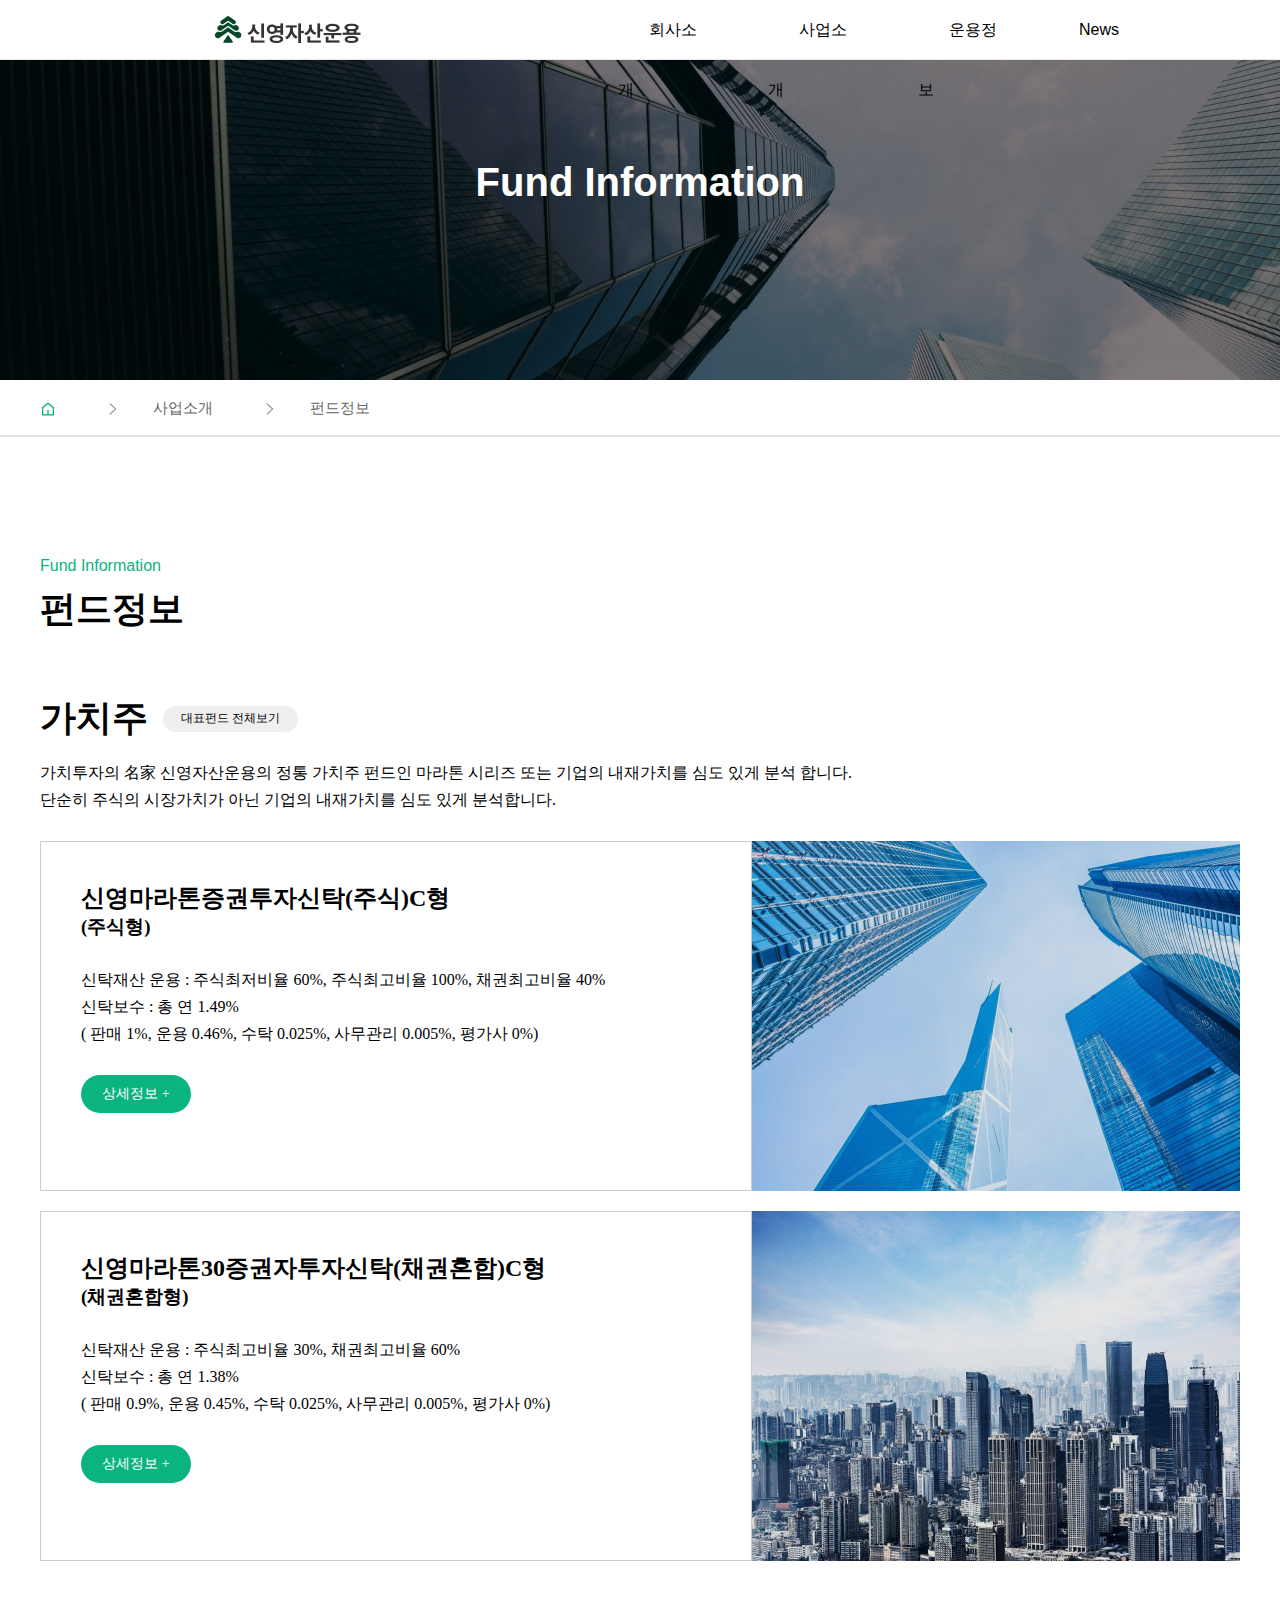
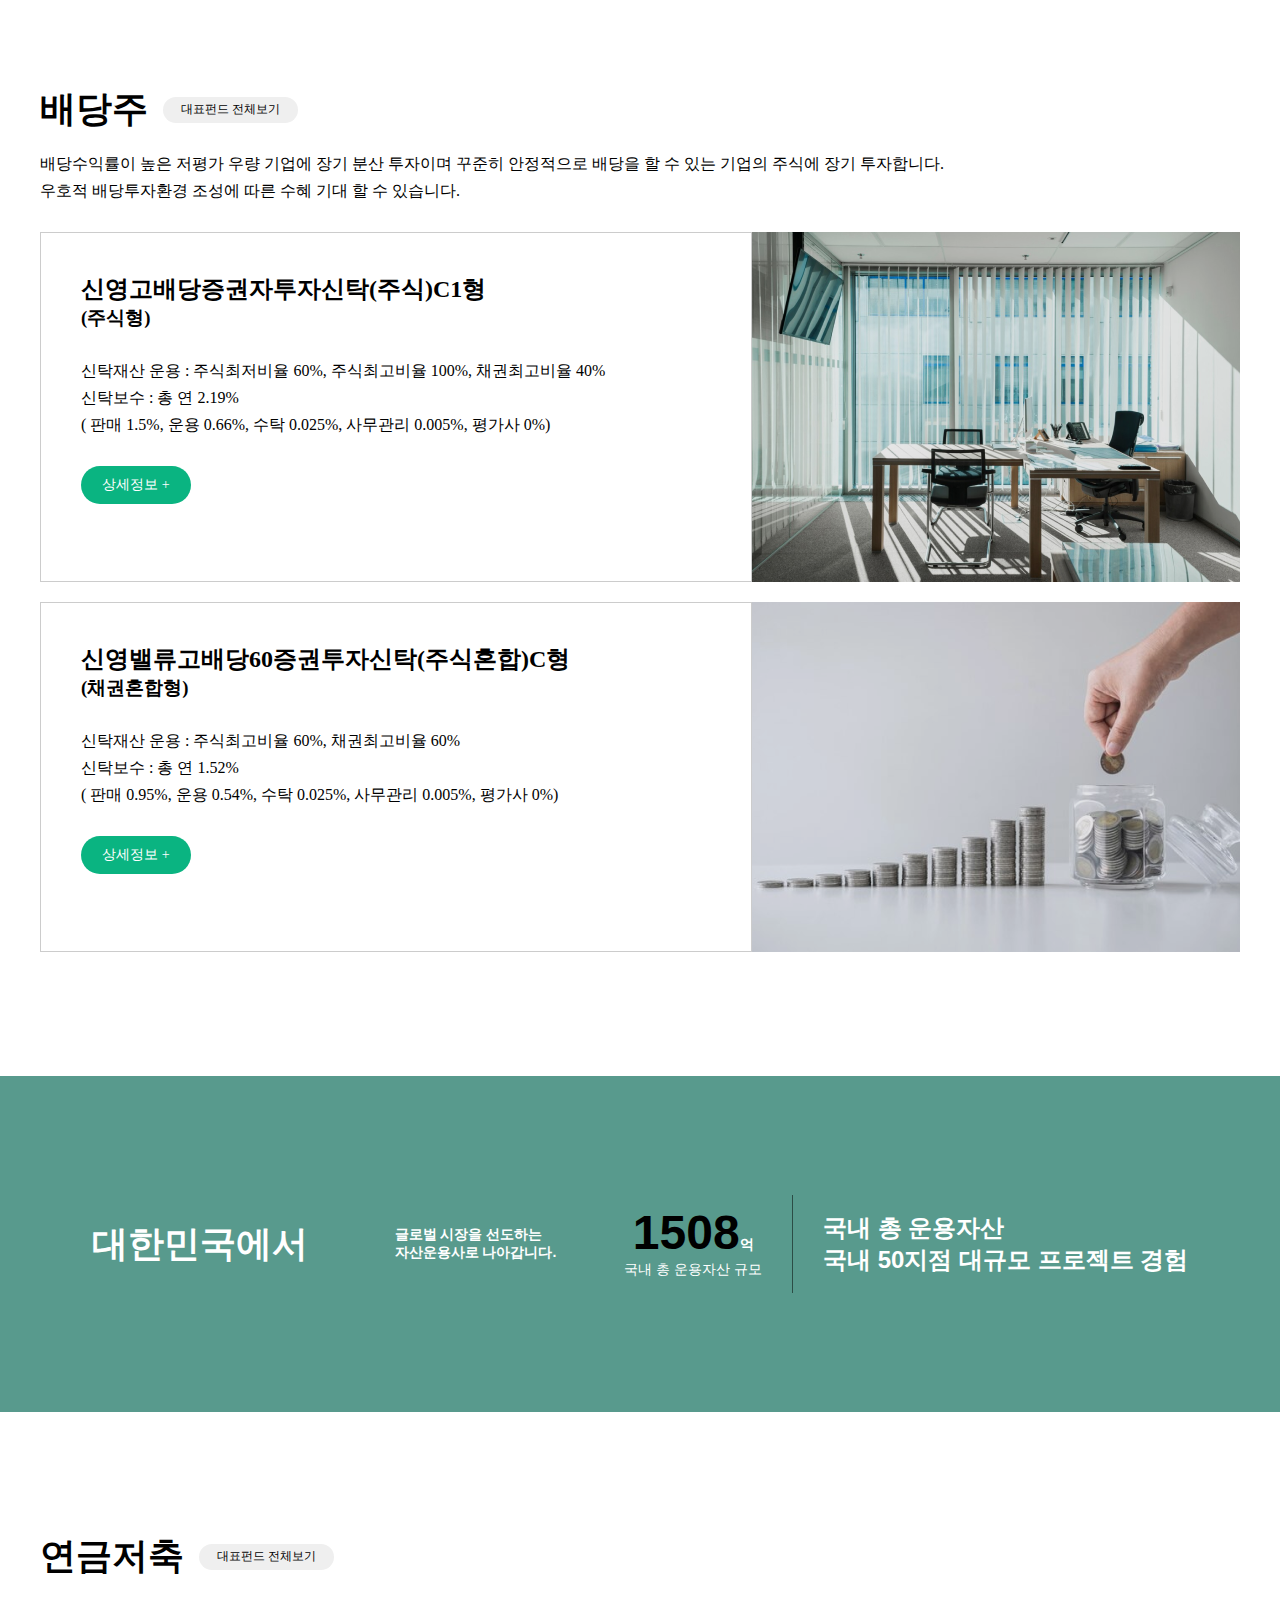
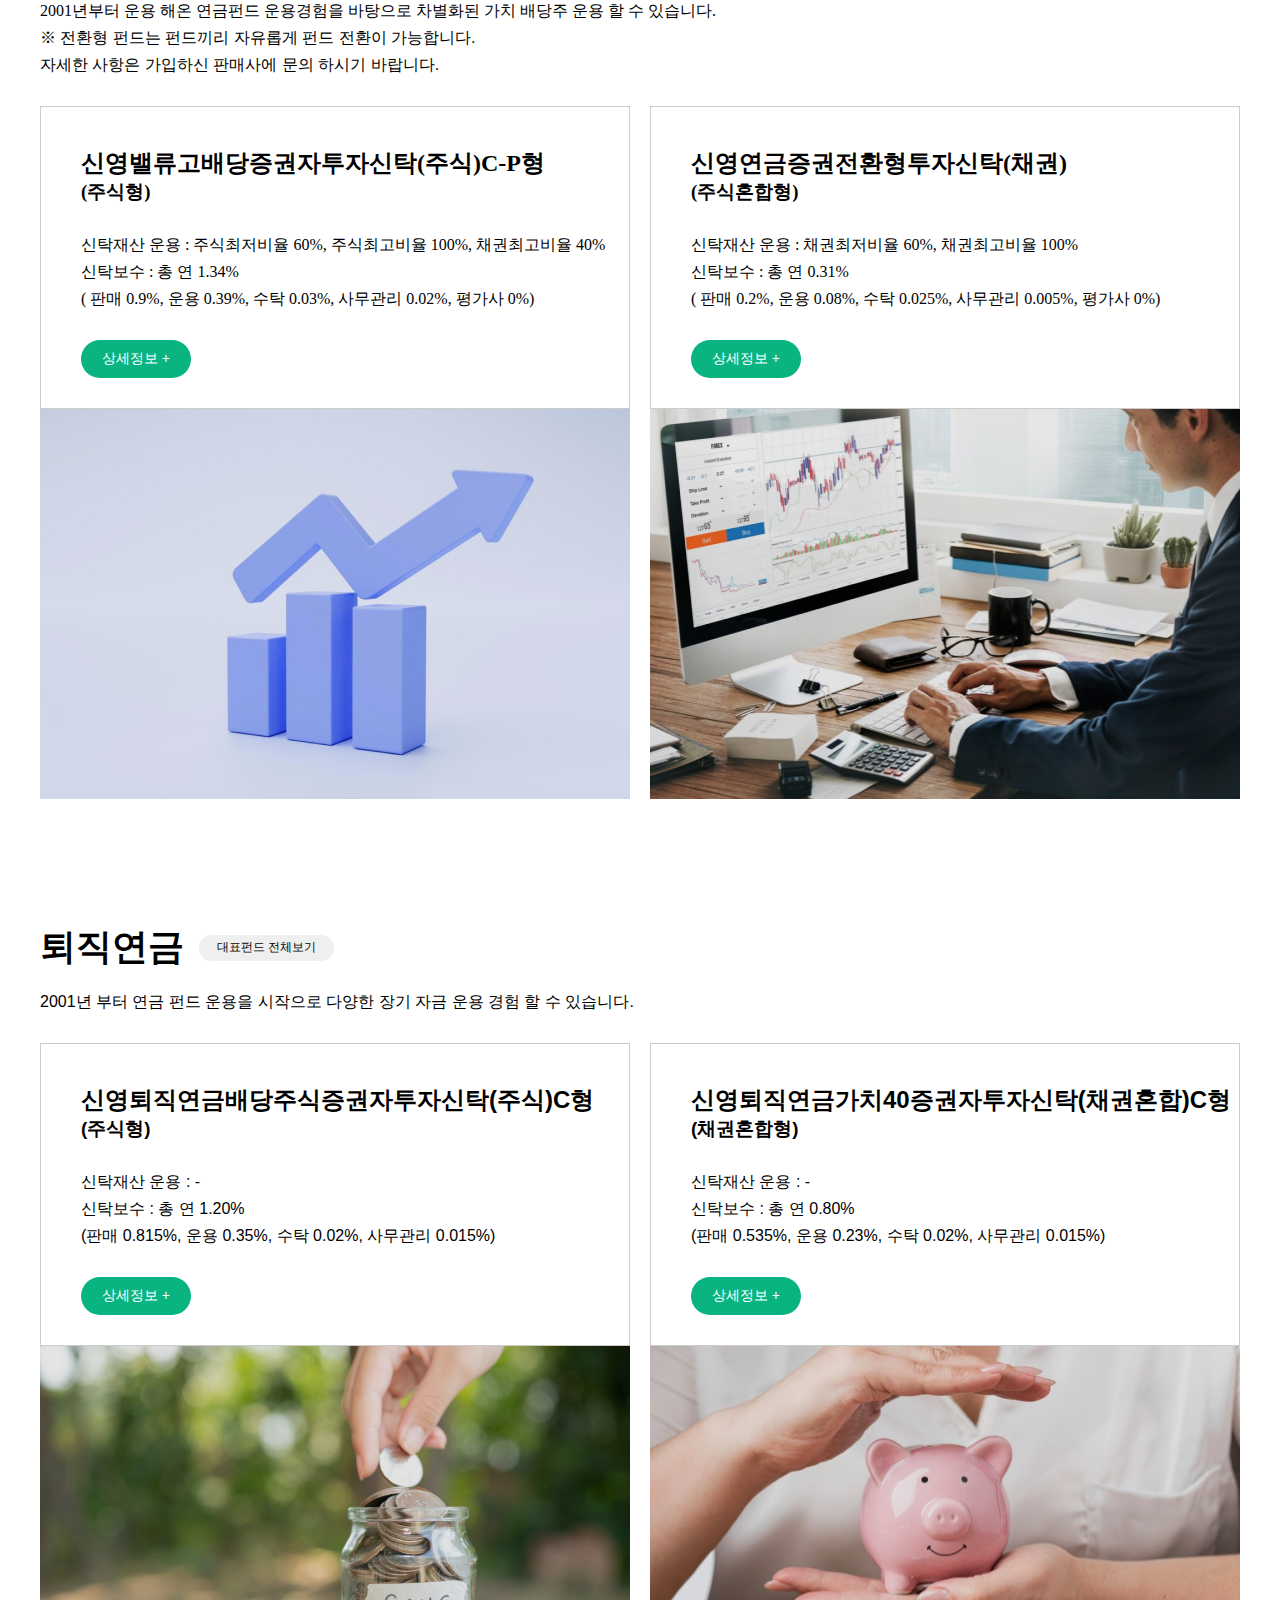
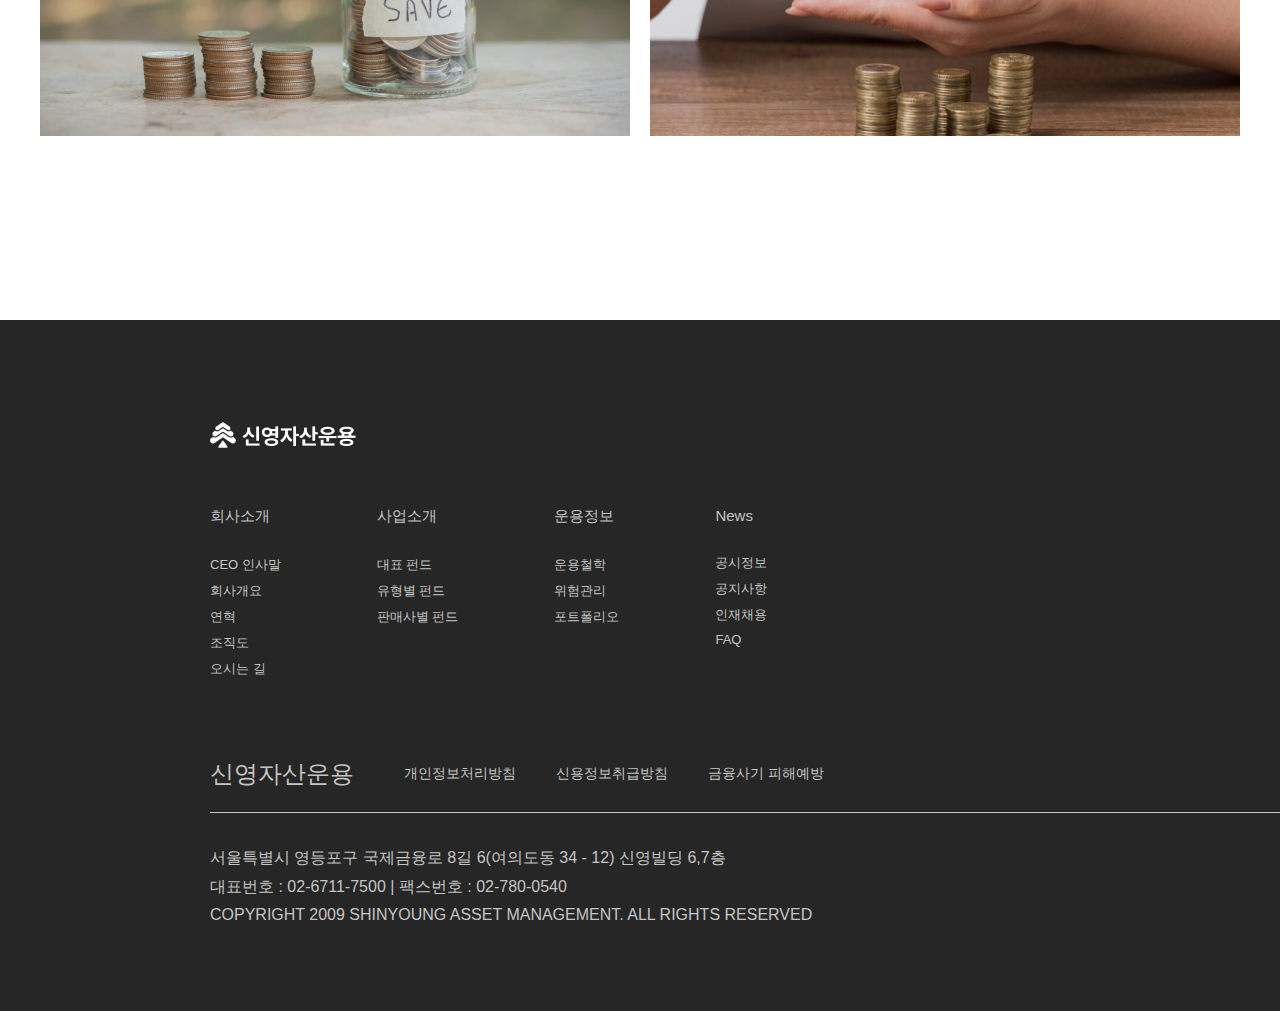
==== commit a26bd9f5: "Add files via upload" ====
--- a/fund_pag.html
+++ b/fund_pag.html
@@ -62,6 +62,7 @@
                 <option value="1">EN</option>
                 <option value="2">한국어</option>
             </select>
+            <div class="arrow"></div>
         </div>
     </header>
         <!-- <h1 class="header-font">asd</h1> -->
--- a/css/style.css
+++ b/css/style.css
@@ -100,7 +100,7 @@
 
 header nav .depth1 li .depth2 li a {
     text-align: center;
-    padding: 8px 31.5px;
+    padding: 8px 31px;
     color: #000;
 }
 
@@ -188,6 +188,21 @@
     outline: none;
   }
 /* 11111111111111111111 */
+header .icon {
+    position: relative;
+}
+header .icon .arrow {
+    position: absolute;
+    right: 0;
+    width: 12px;
+    height: 12px;
+    background-image: url(../images/header/iconamoon_arrow-up-2-fill\ \(1\).png);
+}
+header:hover .icon .arrow {
+    width: 12px;
+    height: 12px;
+    background-image: url(../images/header/iconamoon_arrow-up-2-fill.png);
+}
 
 header:hover .icon a:nth-child(2) {
     background-image: url(../images/header/EN.png);
@@ -204,7 +219,7 @@
 
 
 footer {
-    width: 100vw;
+    width: 100%;
     height: 691px;
     background-color: #262626;
     padding: 100px 210px 125px;
--- a/css/fund.css
+++ b/css/fund.css
@@ -60,6 +60,7 @@
 #Fund_page .title-name {
     padding-top: 120px;
     padding-bottom: 60px;
+    animation: fade-out 1s ease-in-out;
 }
 
 #Fund_page .title-name h3 {
@@ -260,7 +261,7 @@
 
 #Fund_subpage {
     /* margin-top: -360px; */
-    width: 1920px;
+    width: 100%;
     height: 336px;
     background-color: #589A8D;
     margin-top: 120px;
@@ -551,4 +552,24 @@
     font-family: "pretendard-regular", 'Noto Sans KR', "sans-serif";
 
     
-}+}
+
+@keyframes fade {
+    from{
+      opacity: 0;
+      transform: translateY(-10px);
+    }
+    to {
+      opacity: 1;
+      transform: translateY(0px);
+    }
+  }
+
+  @keyframes fade-out {
+    from{opacity: 0;
+        transform: translateY(20px);
+      }
+      to {opacity: 1;
+        transform: translateY(0px);
+      }
+  }